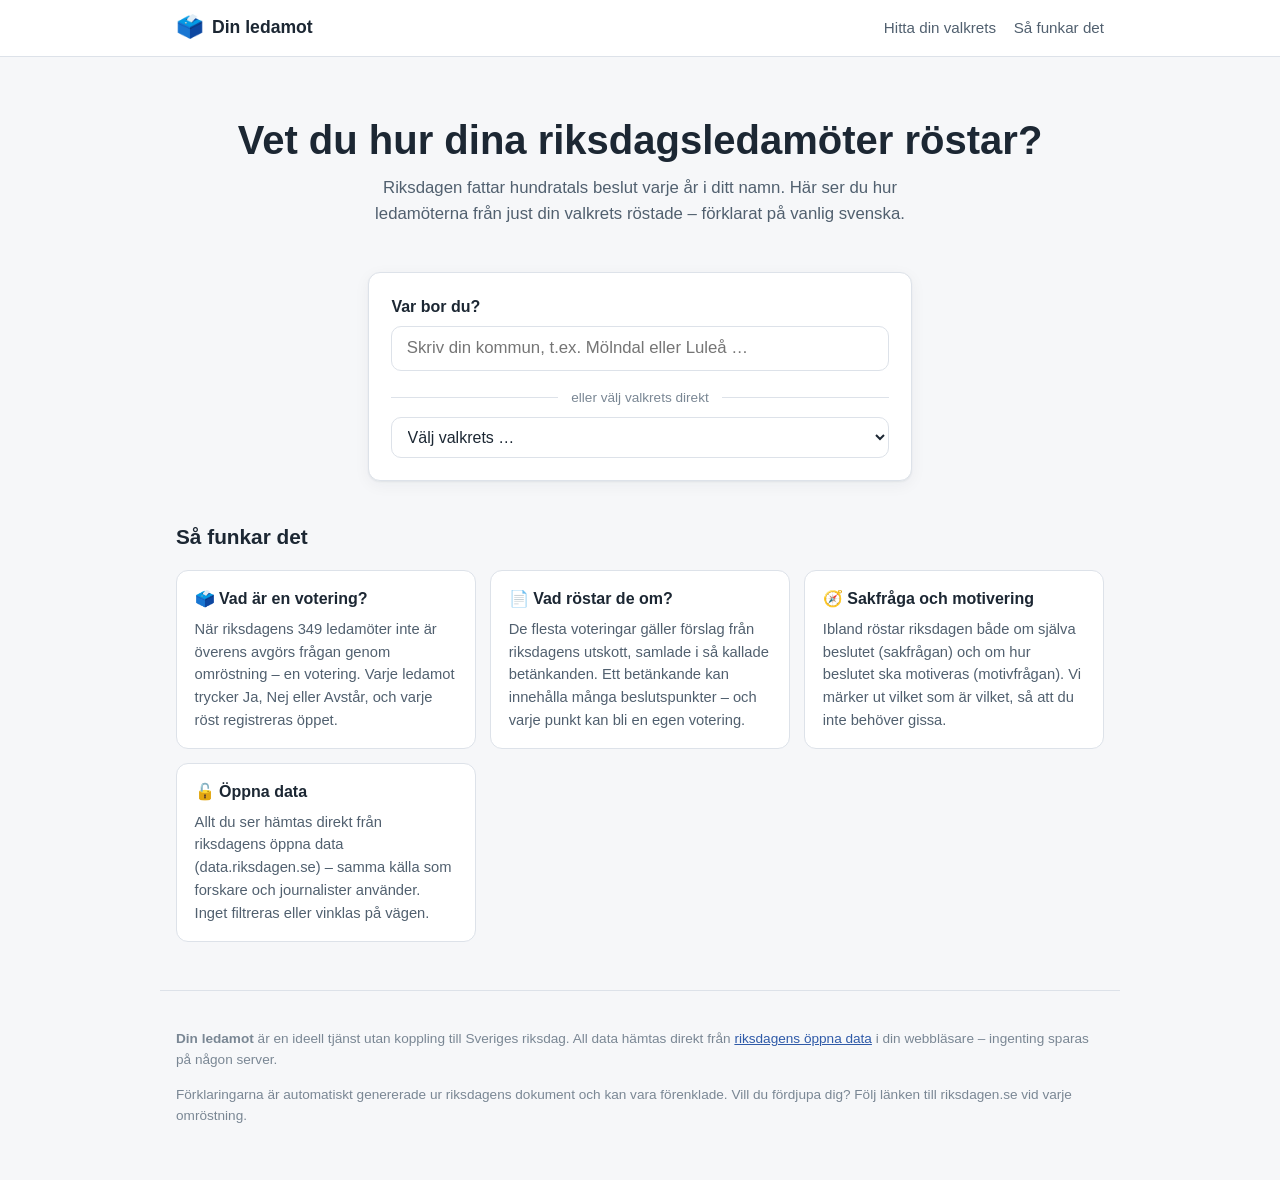
==== docs/index.html @ e30d0bcf "Move site to docs/ for zero-config GitHub Pages hosting Pages' deploy-from-branch mode serves only t" ====
<!DOCTYPE html>
<html lang="sv">
<head>
<meta charset="utf-8">
<meta name="viewport" content="width=device-width, initial-scale=1">
<title>Din ledamot – så röstar riksdagen, förklarat</title>
<meta name="description" content="Se hur riksdagsledamöterna från din valkrets röstar i frågor du bryr dig om – med begripliga förklaringar av vad varje votering faktiskt gällde. Bygger på riksdagens öppna data.">
<link rel="stylesheet" href="style.css">
<link rel="icon" href="data:image/svg+xml,<svg xmlns='http://www.w3.org/2000/svg' viewBox='0 0 100 100'><text y='.9em' font-size='90'>🗳️</text></svg>">
</head>
<body>
<a class="skiplink" href="#innehall">Hoppa till innehållet</a>

<header class="topp">
  <div class="topp-inner">
    <a href="#" class="logo" id="hemlank">
      <span class="logo-mark" aria-hidden="true">🗳️</span>
      <span class="logo-text">Din ledamot</span>
    </a>
    <nav class="topp-nav">
      <a href="#" id="nav-hem">Hitta din valkrets</a>
      <a href="#om" id="nav-om">Så funkar det</a>
    </nav>
  </div>
</header>

<div id="demobanner" class="demobanner" hidden>
  Demoläge – alla namn och röster på den här sidan är påhittade exempeldata.
</div>

<main id="innehall" class="innehall">
  <div id="app" aria-live="polite">
    <noscript>
      <p class="tomt">Den här tjänsten behöver JavaScript för att hämta data från
      riksdagens öppna data (data.riksdagen.se).</p>
    </noscript>
  </div>
</main>

<footer class="fot">
  <p>
    <strong>Din ledamot</strong> är en ideell tjänst utan koppling till Sveriges riksdag.
    All data hämtas direkt från
    <a href="https://data.riksdagen.se" rel="noopener">riksdagens öppna data</a>
    i din webbläsare – ingenting sparas på någon server.
  </p>
  <p>
    Förklaringarna är automatiskt genererade ur riksdagens dokument och kan vara förenklade.
    Vill du fördjupa dig? Följ länken till riksdagen.se vid varje omröstning.
  </p>
</footer>

<script src="kommuner.js"></script>
<script src="demo-data.js"></script>
<script src="app.js"></script>
</body>
</html>
---- docs/style.css ----
/* Din ledamot – medborgarvänlig vy över riksdagens voteringar */

:root {
  --bg: #f6f7f9;
  --yta: #ffffff;
  --yta-dov: #eef1f5;
  --linje: #dde2e9;
  --text: #1c2733;
  --text-svag: #51606f;
  --text-mild: #7a8794;
  --accent: #2f5aa8;
  --accent-morkare: #24477f;
  --accent-ljus: #e8eef8;
  --ja: #0e7a4e;
  --ja-ljus: #e2f2ea;
  --nej: #c9366b;
  --nej-ljus: #fae7ee;
  --avstar: #b77800;
  --avstar-ljus: #f8efdb;
  --franvarande: #667085;
  --franvarande-ljus: #eceef1;
  --radie: 12px;
  --skugga: 0 1px 2px rgba(16, 30, 54, .06), 0 4px 16px rgba(16, 30, 54, .05);
}

* { box-sizing: border-box; }

html { scroll-behavior: smooth; }

body {
  margin: 0;
  background: var(--bg);
  color: var(--text);
  font-family: -apple-system, BlinkMacSystemFont, "Segoe UI", Roboto,
    "Helvetica Neue", Arial, sans-serif;
  font-size: 16px;
  line-height: 1.55;
}

a { color: var(--accent); }

.skiplink {
  position: absolute;
  left: -9999px;
  top: 0;
  background: var(--yta);
  padding: .5rem 1rem;
  z-index: 100;
}
.skiplink:focus { left: 0; }

/* ---------- Sidhuvud ---------- */

.topp {
  background: var(--yta);
  border-bottom: 1px solid var(--linje);
  position: sticky;
  top: 0;
  z-index: 10;
}
.topp-inner {
  max-width: 960px;
  margin: 0 auto;
  padding: .65rem 1rem;
  display: flex;
  align-items: center;
  justify-content: space-between;
  gap: 1rem;
}
.logo {
  display: flex;
  align-items: center;
  gap: .5rem;
  text-decoration: none;
  color: var(--text);
  font-weight: 700;
  font-size: 1.1rem;
}
.logo-mark { font-size: 1.4rem; }
.topp-nav { display: flex; gap: 1.1rem; }
.topp-nav a {
  text-decoration: none;
  color: var(--text-svag);
  font-size: .95rem;
}
.topp-nav a:hover { color: var(--accent); }

.demobanner {
  background: #fff3cd;
  border-bottom: 1px solid #e6d9a8;
  color: #6b5a13;
  text-align: center;
  padding: .45rem 1rem;
  font-size: .9rem;
}

/* ---------- Layout ---------- */

.innehall {
  max-width: 960px;
  margin: 0 auto;
  padding: 1.5rem 1rem 3rem;
}

.fot {
  max-width: 960px;
  margin: 0 auto;
  padding: 1.5rem 1rem 2.5rem;
  color: var(--text-mild);
  font-size: .85rem;
  border-top: 1px solid var(--linje);
}

/* ---------- Startsida ---------- */

.hero {
  text-align: center;
  padding: 2.2rem 0 1.4rem;
}
.hero h1 {
  font-size: clamp(1.7rem, 4.5vw, 2.5rem);
  line-height: 1.2;
  margin: 0 0 .7rem;
}
.hero p {
  color: var(--text-svag);
  max-width: 34rem;
  margin: 0 auto;
  font-size: 1.05rem;
}

.sok-kort {
  background: var(--yta);
  border: 1px solid var(--linje);
  border-radius: var(--radie);
  box-shadow: var(--skugga);
  padding: 1.4rem;
  max-width: 34rem;
  margin: 1.4rem auto 0;
}
.sok-kort label {
  display: block;
  font-weight: 600;
  margin-bottom: .4rem;
}
.sok-falt { position: relative; }
.sok-falt input {
  width: 100%;
  font-size: 1.05rem;
  padding: .7rem .9rem;
  border: 1.5px solid var(--linje);
  border-radius: 10px;
  background: var(--yta);
  color: var(--text);
}
.sok-falt input:focus {
  outline: none;
  border-color: var(--accent);
  box-shadow: 0 0 0 3px var(--accent-ljus);
}
.forslag {
  position: absolute;
  top: calc(100% + 4px);
  left: 0;
  right: 0;
  background: var(--yta);
  border: 1px solid var(--linje);
  border-radius: 10px;
  box-shadow: var(--skugga);
  list-style: none;
  margin: 0;
  padding: .3rem;
  max-height: 16rem;
  overflow: auto;
  z-index: 20;
}
.forslag li { margin: 0; }
.forslag button {
  display: flex;
  width: 100%;
  justify-content: space-between;
  gap: 1rem;
  border: 0;
  background: none;
  padding: .5rem .6rem;
  font-size: .97rem;
  text-align: left;
  border-radius: 7px;
  cursor: pointer;
  color: var(--text);
}
.forslag button:hover, .forslag button:focus {
  background: var(--accent-ljus);
  outline: none;
}
.forslag .fs-valkrets { color: var(--text-mild); font-size: .85rem; }

.eller {
  display: flex;
  align-items: center;
  gap: .8rem;
  color: var(--text-mild);
  font-size: .85rem;
  margin: 1rem 0 .6rem;
}
.eller::before, .eller::after {
  content: "";
  flex: 1;
  border-top: 1px solid var(--linje);
}
.sok-kort select {
  width: 100%;
  font-size: 1rem;
  padding: .6rem .7rem;
  border: 1.5px solid var(--linje);
  border-radius: 10px;
  background: var(--yta);
  color: var(--text);
}

/* ---------- Info / Så funkar det ---------- */

.info-sektion { margin-top: 2.5rem; }
.info-sektion h2 { font-size: 1.3rem; }
.info-kort {
  display: grid;
  grid-template-columns: repeat(auto-fit, minmax(240px, 1fr));
  gap: .9rem;
  margin-top: .9rem;
}
.info-kort article {
  background: var(--yta);
  border: 1px solid var(--linje);
  border-radius: var(--radie);
  padding: 1rem 1.1rem;
}
.info-kort h3 {
  margin: 0 0 .35rem;
  font-size: 1rem;
}
.info-kort p {
  margin: 0;
  color: var(--text-svag);
  font-size: .92rem;
}

/* ---------- Brödsmulor & rubriker ---------- */

.smula {
  font-size: .9rem;
  margin-bottom: 1rem;
  color: var(--text-mild);
}
.smula a { text-decoration: none; }
.smula a:hover { text-decoration: underline; }

.vy-rubrik h1 {
  margin: 0 0 .3rem;
  font-size: clamp(1.4rem, 3.5vw, 1.9rem);
}
.vy-rubrik .under {
  color: var(--text-svag);
  margin: 0 0 1.2rem;
}

/* ---------- Ledamotskort ---------- */

.ledamot-lista {
  display: grid;
  grid-template-columns: repeat(auto-fill, minmax(215px, 1fr));
  gap: .9rem;
  margin-top: 1.2rem;
}
.ledamot-kort {
  display: flex;
  align-items: center;
  gap: .8rem;
  background: var(--yta);
  border: 1px solid var(--linje);
  border-radius: var(--radie);
  padding: .8rem .9rem;
  text-decoration: none;
  color: var(--text);
  box-shadow: var(--skugga);
  transition: transform .1s ease, border-color .1s ease;
}
.ledamot-kort:hover {
  transform: translateY(-2px);
  border-color: var(--accent);
}
.ledamot-kort img, .portratt-fallback {
  width: 52px;
  height: 52px;
  border-radius: 50%;
  object-fit: cover;
  object-position: top;
  background: var(--yta-dov);
  flex-shrink: 0;
}
.portratt-fallback {
  display: flex;
  align-items: center;
  justify-content: center;
  font-weight: 700;
  color: var(--text-mild);
}
.ledamot-kort > span { flex: 1; min-width: 0; }
.ledamot-kort .namn { font-weight: 650; line-height: 1.25; }
.ledamot-kort .meta {
  font-size: .85rem;
  color: var(--text-svag);
  display: flex;
  align-items: center;
  gap: .35rem;
  margin-top: .15rem;
  white-space: nowrap;
  overflow: hidden;
  text-overflow: ellipsis;
}

.partiprick {
  display: inline-flex;
  align-items: center;
  justify-content: center;
  width: 1.35rem;
  height: 1.35rem;
  border-radius: 50%;
  font-size: .62rem;
  font-weight: 800;
  flex-shrink: 0;
  letter-spacing: -.02em;
}

/* ---------- Ledamotsvy ---------- */

.profil {
  display: flex;
  gap: 1.1rem;
  align-items: center;
  background: var(--yta);
  border: 1px solid var(--linje);
  border-radius: var(--radie);
  box-shadow: var(--skugga);
  padding: 1.2rem 1.3rem;
  flex-wrap: wrap;
}
.profil img, .profil .portratt-fallback {
  width: 84px;
  height: 84px;
  border-radius: 50%;
  object-fit: cover;
  object-position: top;
  background: var(--yta-dov);
}
.profil h1 { margin: 0; font-size: 1.5rem; }
.profil .meta { color: var(--text-svag); margin-top: .2rem; }

.statrad {
  display: flex;
  gap: .9rem;
  margin-left: auto;
  flex-wrap: wrap;
}
.stat {
  background: var(--yta-dov);
  border-radius: 10px;
  padding: .55rem .9rem;
  text-align: center;
  min-width: 6.2rem;
}
.stat .tal { font-size: 1.25rem; font-weight: 750; line-height: 1.1; }
.stat .rubrik { font-size: .75rem; color: var(--text-svag); }

/* ---------- Filterrad ---------- */

.filterrad {
  display: flex;
  gap: .5rem;
  align-items: center;
  flex-wrap: wrap;
  margin: 1.3rem 0 .9rem;
}
.filterrad .rm-valj {
  margin-left: auto;
  font-size: .9rem;
  padding: .4rem .5rem;
  border: 1.5px solid var(--linje);
  border-radius: 8px;
  background: var(--yta);
  color: var(--text);
}
.chip {
  border: 1.5px solid var(--linje);
  background: var(--yta);
  color: var(--text-svag);
  border-radius: 999px;
  padding: .32rem .8rem;
  font-size: .88rem;
  cursor: pointer;
  transition: all .1s ease;
}
.chip:hover { border-color: var(--accent); color: var(--accent); }
.chip[aria-pressed="true"] {
  background: var(--accent);
  border-color: var(--accent);
  color: #fff;
  font-weight: 600;
}

/* ---------- Voteringslista ---------- */

.voteringar { display: flex; flex-direction: column; gap: .7rem; }

.votering {
  background: var(--yta);
  border: 1px solid var(--linje);
  border-radius: var(--radie);
  box-shadow: var(--skugga);
}
.votering-huvud {
  display: flex;
  align-items: center;
  gap: .9rem;
  width: 100%;
  padding: .85rem 1.05rem;
  background: none;
  border: 0;
  cursor: pointer;
  text-align: left;
  font: inherit;
  color: inherit;
  border-radius: var(--radie);
}
.votering-huvud:focus-visible {
  outline: 2px solid var(--accent);
  outline-offset: 2px;
}
.votering-info { flex: 1; min-width: 0; }
.votering-titel { font-weight: 640; line-height: 1.3; }
.votering-meta {
  display: flex;
  gap: .6rem;
  align-items: center;
  flex-wrap: wrap;
  font-size: .82rem;
  color: var(--text-mild);
  margin-top: .25rem;
}
.amne-badge {
  background: var(--accent-ljus);
  color: var(--accent-morkare);
  border-radius: 6px;
  padding: .08rem .5rem;
  font-size: .78rem;
  font-weight: 600;
  white-space: nowrap;
}
.motiv-badge {
  background: var(--yta-dov);
  color: var(--text-svag);
  border-radius: 6px;
  padding: .08rem .5rem;
  font-size: .78rem;
}

.rostpill {
  display: inline-flex;
  align-items: center;
  gap: .35rem;
  border-radius: 999px;
  font-weight: 700;
  font-size: .88rem;
  padding: .3rem .8rem;
  white-space: nowrap;
  flex-shrink: 0;
}
.rost-Ja { background: var(--ja-ljus); color: var(--ja); }
.rost-Nej { background: var(--nej-ljus); color: var(--nej); }
.rost-Avstår { background: var(--avstar-ljus); color: var(--avstar); }
.rost-Frånvarande { background: var(--franvarande-ljus); color: var(--franvarande); }

.pil {
  flex-shrink: 0;
  color: var(--text-mild);
  transition: transform .15s ease;
}
.votering[data-oppen="true"] .pil { transform: rotate(180deg); }

.votering-detalj {
  border-top: 1px solid var(--linje);
  padding: 1rem 1.05rem 1.2rem;
}
.votering-detalj h4 {
  margin: 1rem 0 .4rem;
  font-size: .95rem;
}
.forklaring {
  margin: 0;
  color: var(--text);
  font-size: .95rem;
}
.forklaring + .forklaring { margin-top: .5rem; }
.punktrubrik {
  background: var(--accent-ljus);
  border-left: 3px solid var(--accent);
  border-radius: 0 8px 8px 0;
  padding: .55rem .8rem;
  margin: 0 0 .7rem;
  font-size: .95rem;
}
.partilinje {
  display: inline-flex;
  align-items: center;
  gap: .4rem;
  margin-top: .7rem;
  border-radius: 8px;
  padding: .35rem .7rem;
  font-size: .88rem;
  font-weight: 600;
}
.partilinje.med { background: var(--ja-ljus); color: var(--ja); }
.partilinje.emot { background: var(--avstar-ljus); color: var(--avstar); }
.partilinje.neutral { background: var(--yta-dov); color: var(--text-svag); }

/* ---------- Resultat- & partistaplar ---------- */

.resultat-stapel {
  display: flex;
  gap: 2px;
  height: 14px;
  border-radius: 7px;
  overflow: hidden;
  margin: .4rem 0 .3rem;
  background: var(--yta-dov);
}
.resultat-stapel span { height: 100%; }
.stapel-text {
  font-size: .85rem;
  color: var(--text-svag);
}
.stapel-text b { color: var(--text); }

.partirad {
  display: grid;
  grid-template-columns: 2rem 1fr max-content;
  align-items: center;
  gap: .6rem;
  padding: .22rem 0;
  font-size: .84rem;
}
.partirad .stapel {
  display: flex;
  gap: 2px;
  height: 11px;
  border-radius: 5.5px;
  overflow: hidden;
  background: var(--yta-dov);
}
.partirad .stapel span { height: 100%; }
.partirad .siffror { color: var(--text-mild); white-space: nowrap; }
.partirad .siffror b { color: var(--text-svag); font-weight: 600; }
.partirad.egen-rad { background: var(--accent-ljus); border-radius: 8px; padding: .22rem .4rem; margin: 0 -.4rem; }

.detalj-lankar {
  margin-top: 1rem;
  font-size: .88rem;
}

.teckenforklaring {
  display: flex;
  gap: .9rem;
  flex-wrap: wrap;
  font-size: .8rem;
  color: var(--text-svag);
  margin-top: .6rem;
}
.teckenforklaring .prov {
  display: inline-block;
  width: .7rem;
  height: .7rem;
  border-radius: 3px;
  margin-right: .3rem;
  vertical-align: -1px;
}

/* ---------- Tomt/fel/laddning ---------- */

.tomt, .fel, .laddar {
  text-align: center;
  color: var(--text-svag);
  padding: 2.5rem 1rem;
}
.fel {
  background: var(--nej-ljus);
  border: 1px solid #eccadb;
  border-radius: var(--radie);
  color: #8c2b50;
}
.laddar::before {
  content: "";
  display: block;
  width: 28px;
  height: 28px;
  margin: 0 auto .8rem;
  border-radius: 50%;
  border: 3px solid var(--linje);
  border-top-color: var(--accent);
  animation: snurr .8s linear infinite;
}
@keyframes snurr { to { transform: rotate(360deg); } }

.visa-fler {
  margin: 1.2rem auto 0;
  display: block;
  background: var(--yta);
  border: 1.5px solid var(--accent);
  color: var(--accent);
  font-weight: 600;
  font-size: .95rem;
  border-radius: 999px;
  padding: .55rem 1.6rem;
  cursor: pointer;
}
.visa-fler:hover { background: var(--accent-ljus); }

@media (max-width: 640px) {
  .statrad { margin-left: 0; width: 100%; }
  .stat { flex: 1; }
  .votering-huvud { flex-wrap: wrap; }
}
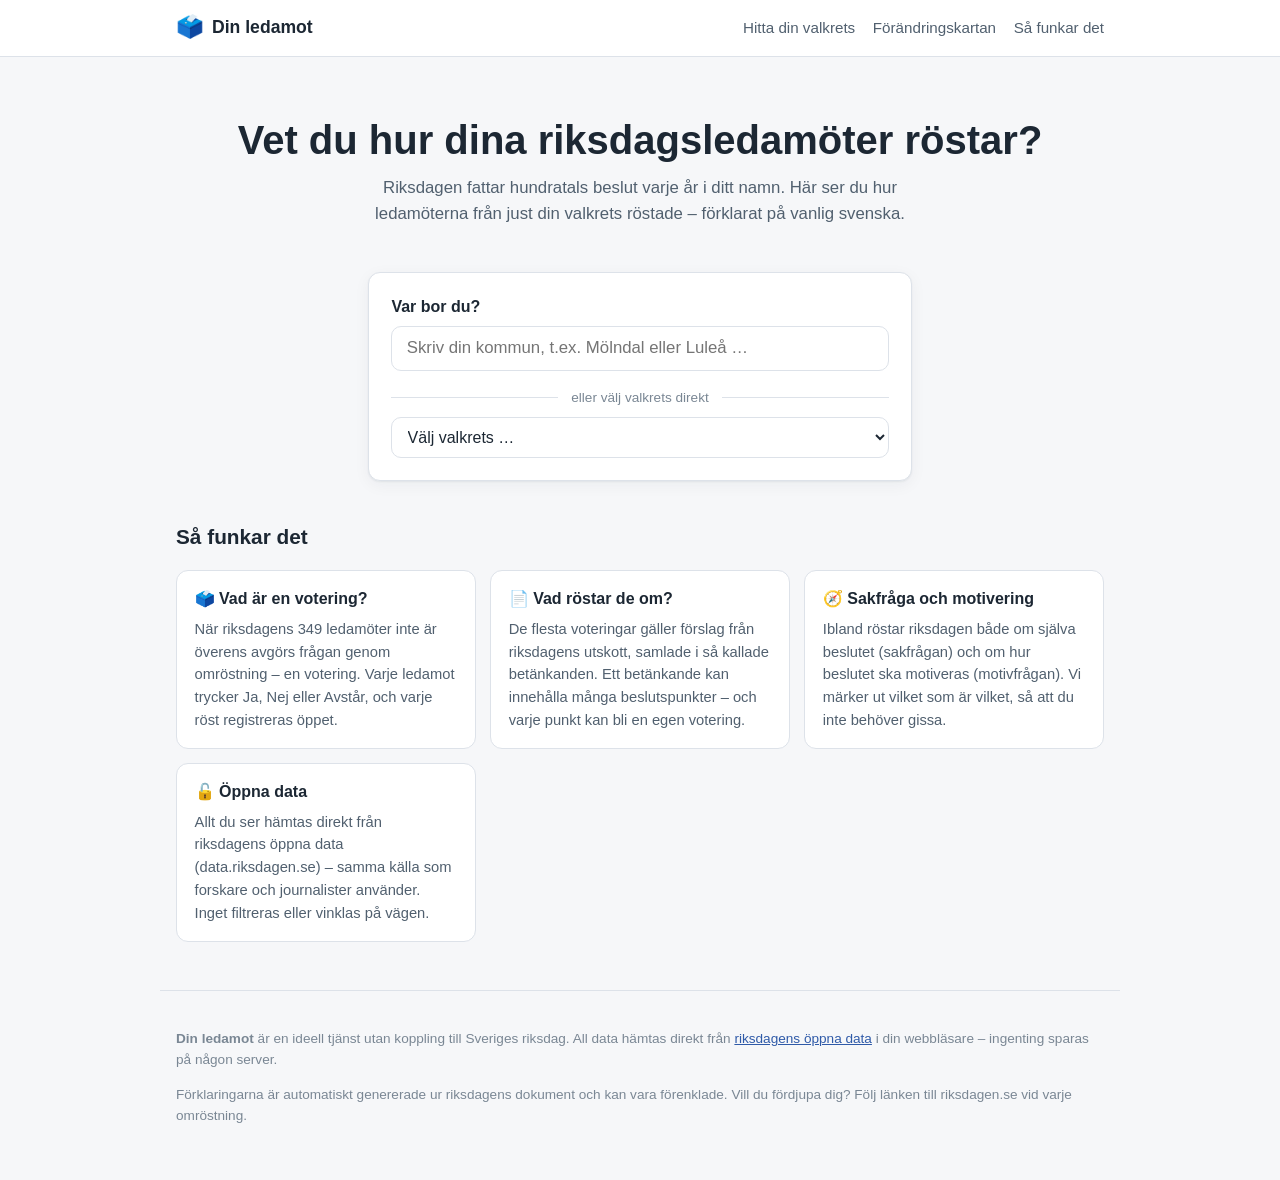
==== commit 9fb8e50e: "Visa var rösterna flyttade sig mellan valen 2022 och 2026 Förändringskartan (docs/karta.html) färgar" ====
--- a/docs/index.html
+++ b/docs/index.html
@@ -19,6 +19,7 @@
     </a>
     <nav class="topp-nav">
       <a href="#" id="nav-hem">Hitta din valkrets</a>
+      <a href="karta.html">Förändringskartan</a>
       <a href="#om" id="nav-om">Så funkar det</a>
     </nav>
   </div>
@@ -51,6 +52,7 @@
 </footer>
 
 <script src="kommuner.js"></script>
+<script src="ledamotsfilter.js"></script>
 <script src="demo-data.js"></script>
 <script src="app.js"></script>
 </body>
